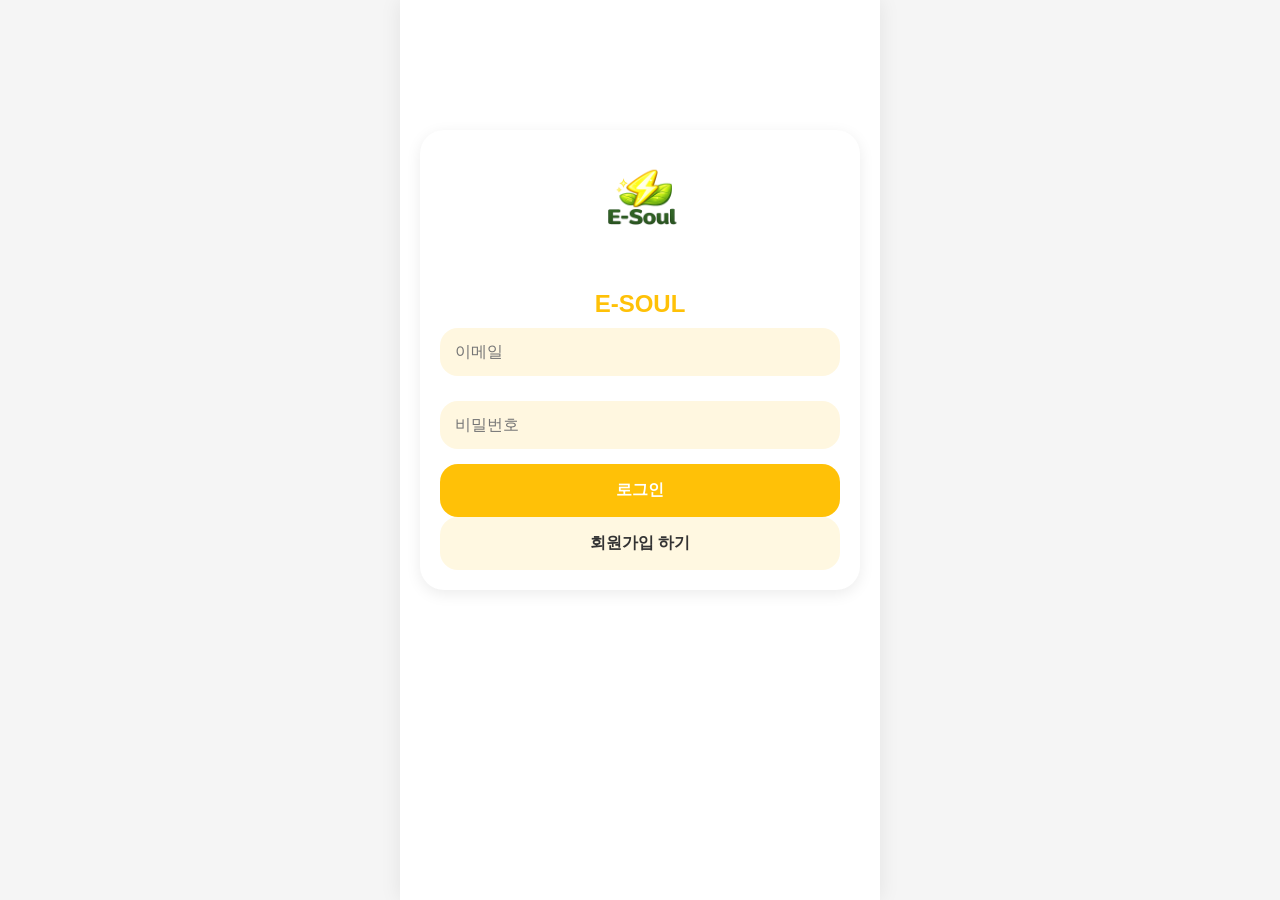
==== login.html @ d171cd2a "Add files via upload" ====
<!DOCTYPE html>
<html lang="ko">
<head>
<meta charset="UTF-8">
<meta name="viewport" content="width=device-width, initial-scale=1.0">

<title>E-SOUL 로그인</title>

<link rel="stylesheet" href="css/style.css">
</head>

<body>

<div class="app">

<div class="page login-page">

    <div class="card login-card">

<img src="img/logo.png" class="logo">

<h2 style="text-align:center;color:#FFC107;">
E-SOUL
</h2>

<input
type="email"
id="email"
placeholder="이메일">

<input
type="password"
id="password"
placeholder="비밀번호">

<button onclick="login()">

로그인

</button>

<button
onclick="location.href='signup.html'"
style="
background:#FFF8E1;
color:#333;
">

회원가입 하기

</button>

</div>

</div>

</div>

<script>

function login(){

    const email =
    document.getElementById(
    "email"
    ).value;

    const password =
    document.getElementById(
    "password"
    ).value;

    let users =

    JSON.parse(
    localStorage.getItem(
    "users"
    )
    ) || [];

    const user =

    users.find(

    u =>

    u.email === email &&

    u.password === password

    );

    if(!user){

        alert(
        "이메일 또는 비밀번호가 올바르지 않습니다."
        );

        return;

    }

    localStorage.setItem(

    "currentUser",

    JSON.stringify(user)

    );

    alert(
    user.name + "님 환영합니다!"
    );

    location.href =
    "home.html";

}

</script>

</body>
</html>
---- css/style.css ----
/* ======================
기본 설정
====================== */

*{
margin:0;
padding:0;
box-sizing:border-box;
font-family:'Malgun Gothic', sans-serif;
}

body{
background:#F5F5F5;
}

/* ======================
앱 영역
====================== */

.app{
width:100%;
max-width:480px;
min-height:100vh;
margin:0 auto;
background:white;
position:relative;
box-shadow:0 0 20px rgba(0,0,0,0.08);
}

/* ======================
헤더
====================== */

header{
text-align:center;
padding:20px;
font-size:28px;
font-weight:bold;
color:#FFC107;
border-bottom:1px solid #eee;
background:white;
}

/* ======================
페이지
====================== */

.page{
padding:20px;
padding-bottom:100px;
}

/* ======================
카드
====================== */

.card{
background:white;
border-radius:24px;
padding:20px;
margin-bottom:20px;
box-shadow:0 4px 15px rgba(0,0,0,0.08);
}

/* ======================
홈 화면
====================== */

.welcome-card{
background:#FFF7E0;
text-align:center;
}

.welcome-card h2{
margin-bottom:10px;
}

.welcome-card p{
color:#666;
}

.character-card{
text-align:center;
}

.mascot{
width:180px;
max-width:100%;
display:block;
margin:0 auto 15px;
}

.character-card h3{
font-size:20px;
}

/* ======================
사용량 카드
====================== */

.grid{
display:grid;
grid-template-columns:1fr 1fr;
gap:15px;
}

.small-card{
text-align:center;
}

.small-card p{
color:#666;
margin-bottom:10px;
}

.small-card h2{
color:#000;
font-size:20px;
}

/* ======================
탄소나무
====================== */

#tree{
text-align:center;
font-size:70px;
}

/* ======================
절약 팁
====================== */

.tip-card{
background:#FFF8E1;
}

.tip-card h3{
margin-bottom:10px;
}

/* ======================
입력창
====================== */

input{
width:100%;
padding:15px;
border:none;
border-radius:18px;
background:#FFF7E0;
font-size:16px;
margin-top:10px;
margin-bottom:15px;
}

/* ======================
버튼
====================== */

button{
width:100%;
padding:16px;
border:none;
border-radius:18px;
background:#FFC107;
color:white;
font-size:16px;
font-weight:bold;
cursor:pointer;
}

button:hover{
opacity:0.9;
}

/* ======================
로그인
====================== */
.login-page{
    min-height:calc(100vh - 80px);

    display:flex;

    justify-content:center;

    align-items:center;
}

.login-card{
    width:100%;
    text-align:center;
}

.logo{
width:180px;
max-width:100%;
display:block;
margin:0 auto 20px;
}

.app-title{
color:#FFC107;
font-size:36px;
font-weight:bold;
margin-bottom:10px;
}

.sub-text{
color:#777;
margin-bottom:25px;
}

.sub-btn{
width:100%;
display:block;
text-align:center;
text-decoration:none;
background:#FFF7E0;
color:#333;
padding:16px;
border-radius:18px;
margin-top:12px;
font-weight:bold;
}

/* ======================
하단 메뉴
====================== */

.bottom-nav{


position:fixed;

bottom:0;

left:50%;

transform:translateX(-50%);

width:100%;

max-width:480px;

background:white;

display:flex;

justify-content:space-around;

align-items:center;

border-top:1px solid #eee;

padding:10px 0;

z-index:1000;


}

.bottom-nav a{
text-decoration:none;
color:#666;
text-align:center;
font-size:13px;
}

.bottom-nav a.active{
color:#FFC107;
font-weight:bold;
}

/* ======================
모바일
====================== */

@media (max-width:500px){


.app{
    max-width:100%;
}

.bottom-nav{
    max-width:100%;
}


}
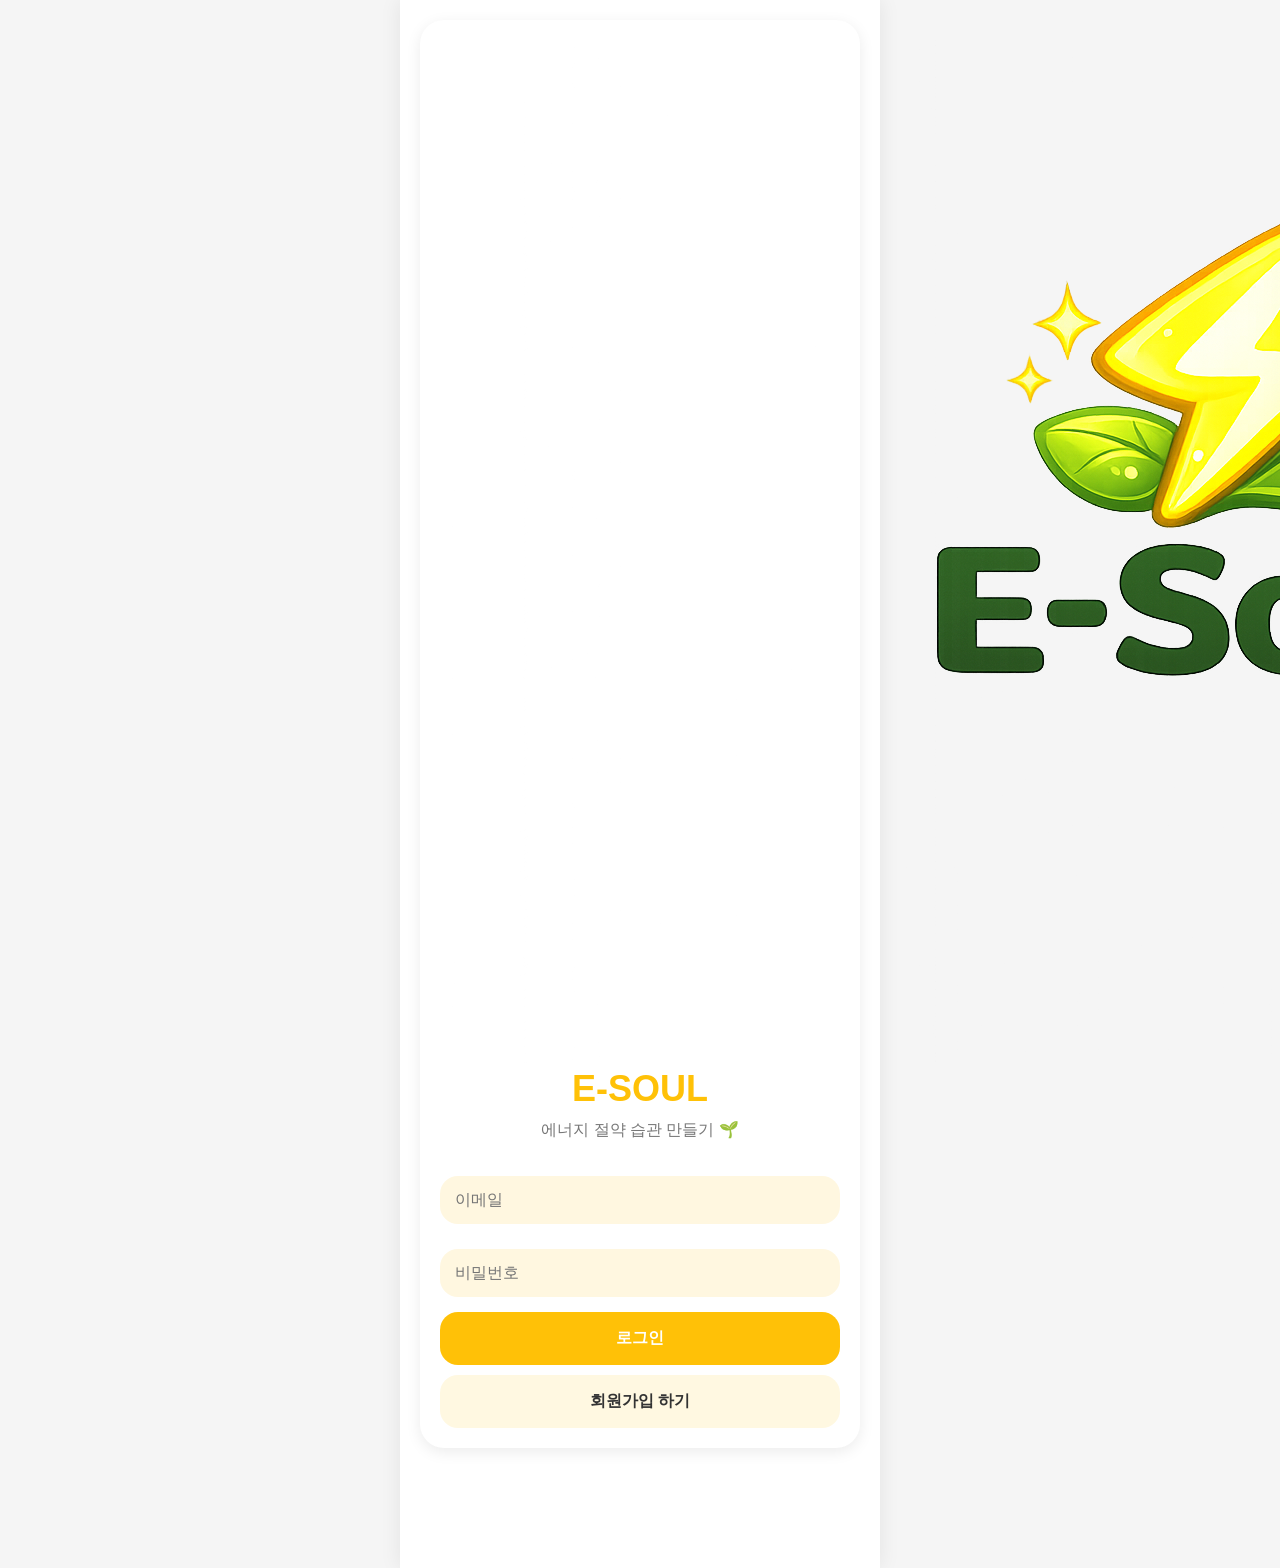
==== commit 4fb5c1c8: "Update login.html" ====
--- a/login.html
+++ b/login.html
@@ -1,12 +1,19 @@
 <!DOCTYPE html>
+
 <html lang="ko">
+
 <head>
+
 <meta charset="UTF-8">
-<meta name="viewport" content="width=device-width, initial-scale=1.0">
+
+<meta name="viewport"
+content="width=device-width, initial-scale=1.0">
 
 <title>E-SOUL 로그인</title>
 
-<link rel="stylesheet" href="css/style.css">
+<link rel="stylesheet"
+href="./css/style.css">
+
 </head>
 
 <body>
@@ -15,13 +22,20 @@
 
 <div class="page login-page">
 
-    <div class="card login-card">
+<div class="card profile-card login-card">
 
-<img src="img/logo.png" class="logo">
+<img
+src="img/logo.png"
+class="profile-logo"
+alt="E-SOUL 로고">
 
-<h2 style="text-align:center;color:#FFC107;">
+<h2 class="app-title">
 E-SOUL
 </h2>
+
+<p class="sub-text">
+에너지 절약 습관 만들기 🌱
+</p>
 
 <input
 type="email"
@@ -34,9 +48,7 @@
 placeholder="비밀번호">
 
 <button onclick="login()">
-
 로그인
-
 </button>
 
 <button
@@ -44,11 +56,9 @@
 style="
 background:#FFF8E1;
 color:#333;
+margin-top:10px;
 ">
-
-회원가입 하기
-
-</button>
+회원가입 하기 </button>
 
 </div>
 
@@ -60,64 +70,58 @@
 
 function login(){
 
-    const email =
-    document.getElementById(
-    "email"
-    ).value;
+const email =
+document.getElementById("email").value;
 
-    const password =
-    document.getElementById(
-    "password"
-    ).value;
+const password =
+document.getElementById("password").value;
 
-    let users =
+let users =
 
-    JSON.parse(
-    localStorage.getItem(
-    "users"
-    )
-    ) || [];
+JSON.parse(
+localStorage.getItem("users")
+) || [];
 
-    const user =
+const user =
 
-    users.find(
+users.find(
 
-    u =>
+u =>
 
-    u.email === email &&
+u.email === email &&
 
-    u.password === password
+u.password === password
 
-    );
+);
 
-    if(!user){
+if(!user){
 
-        alert(
-        "이메일 또는 비밀번호가 올바르지 않습니다."
-        );
+alert(
+"이메일 또는 비밀번호가 올바르지 않습니다."
+);
 
-        return;
+return;
 
-    }
+}
 
-    localStorage.setItem(
+localStorage.setItem(
 
-    "currentUser",
+"currentUser",
 
-    JSON.stringify(user)
+JSON.stringify(user)
 
-    );
+);
 
-    alert(
-    user.name + "님 환영합니다!"
-    );
+alert(
+user.name + "님 환영합니다!"
+);
 
-    location.href =
-    "home.html";
+location.href =
+"home.html";
 
 }
 
 </script>
 
 </body>
-</html>+</html>
--- a/css/style.css
+++ b/css/style.css
@@ -1,189 +1,187 @@
-/* ======================
-기본 설정
-====================== */
+/* =========================
+   기본 설정
+========================= */
 
 *{
-margin:0;
-padding:0;
-box-sizing:border-box;
-font-family:'Malgun Gothic', sans-serif;
+    margin:0;
+    padding:0;
+    box-sizing:border-box;
+    font-family:'Malgun Gothic', sans-serif;
 }
 
 body{
-background:#F5F5F5;
-}
-
-/* ======================
-앱 영역
-====================== */
+    background:#F5F5F5;
+    color:#333;
+}
+
+/* =========================
+   앱 영역
+========================= */
 
 .app{
-width:100%;
-max-width:480px;
-min-height:100vh;
-margin:0 auto;
-background:white;
-position:relative;
-box-shadow:0 0 20px rgba(0,0,0,0.08);
-}
-
-/* ======================
-헤더
-====================== */
+    width:100%;
+    max-width:480px;
+    min-height:100vh;
+    margin:0 auto;
+    background:white;
+    position:relative;
+    box-shadow:0 0 20px rgba(0,0,0,0.08);
+}
+
+/* =========================
+   시작 화면
+========================= */
+
+.start-container{
+    min-height:100vh;
+    display:flex;
+    flex-direction:column;
+    justify-content:center;
+    align-items:center;
+    text-align:center;
+    padding:30px;
+    background:white;
+}
+
+.logo{
+    width:200px;
+    max-width:100%;
+    margin-bottom:20px;
+}
+
+.start-container h2{
+    font-size:32px;
+    margin-bottom:10px;
+    color:#333;
+}
+
+.start-container p{
+    color:#777;
+    margin-bottom:40px;
+}
+
+.start-buttons{
+    width:100%;
+    max-width:350px;
+    display:flex;
+    flex-direction:column;
+    gap:15px;
+}
+
+.main-btn{
+    background:#FFC107;
+    color:white;
+    padding:16px;
+    border-radius:18px;
+    text-decoration:none;
+    font-size:18px;
+    font-weight:bold;
+    display:block;
+}
+
+.sub-btn{
+    background:#FFF7E0;
+    color:#333;
+    padding:16px;
+    border-radius:18px;
+    text-decoration:none;
+    font-size:18px;
+    font-weight:bold;
+    display:block;
+}
+
+/* =========================
+   헤더
+========================= */
 
 header{
-text-align:center;
-padding:20px;
-font-size:28px;
-font-weight:bold;
-color:#FFC107;
-border-bottom:1px solid #eee;
-background:white;
-}
-
-/* ======================
-페이지
-====================== */
+    text-align:center;
+    padding:20px;
+    font-size:28px;
+    font-weight:bold;
+    color:#FFC107;
+    border-bottom:1px solid #eee;
+    background:white;
+}
+
+/* =========================
+   페이지
+========================= */
 
 .page{
-padding:20px;
-padding-bottom:100px;
-}
-
-/* ======================
-카드
-====================== */
+    padding:20px;
+    padding-bottom:100px;
+}
+
+/* =========================
+   카드
+========================= */
 
 .card{
-background:white;
-border-radius:24px;
-padding:20px;
-margin-bottom:20px;
-box-shadow:0 4px 15px rgba(0,0,0,0.08);
-}
-
-/* ======================
-홈 화면
-====================== */
+    background:white;
+    border-radius:24px;
+    padding:20px;
+    margin-bottom:20px;
+    box-shadow:0 4px 15px rgba(0,0,0,0.08);
+}
+
+/* =========================
+   홈
+========================= */
 
 .welcome-card{
-background:#FFF7E0;
-text-align:center;
-}
-
-.welcome-card h2{
-margin-bottom:10px;
+    background:#FFF7E0;
+    text-align:center;
 }
 
 .welcome-card p{
-color:#666;
+    color:#666;
+    margin-top:8px;
 }
 
 .character-card{
-text-align:center;
+    text-align:center;
 }
 
 .mascot{
-width:180px;
-max-width:100%;
-display:block;
-margin:0 auto 15px;
-}
-
-.character-card h3{
-font-size:20px;
-}
-
-/* ======================
-사용량 카드
-====================== */
+    width:180px;
+    max-width:100%;
+    display:block;
+    margin:0 auto 15px;
+}
 
 .grid{
-display:grid;
-grid-template-columns:1fr 1fr;
-gap:15px;
+    display:grid;
+    grid-template-columns:1fr 1fr;
+    gap:15px;
 }
 
 .small-card{
-text-align:center;
-}
-
-.small-card p{
-color:#666;
-margin-bottom:10px;
+    text-align:center;
 }
 
 .small-card h2{
-color:#000;
-font-size:20px;
-}
-
-/* ======================
-탄소나무
-====================== */
+    margin-top:10px;
+    color:#FFC107;
+}
 
 #tree{
-text-align:center;
-font-size:70px;
-}
-
-/* ======================
-절약 팁
-====================== */
+    text-align:center;
+    font-size:70px;
+}
 
 .tip-card{
-background:#FFF8E1;
-}
-
-.tip-card h3{
-margin-bottom:10px;
-}
-
-/* ======================
-입력창
-====================== */
-
-input{
-width:100%;
-padding:15px;
-border:none;
-border-radius:18px;
-background:#FFF7E0;
-font-size:16px;
-margin-top:10px;
-margin-bottom:15px;
-}
-
-/* ======================
-버튼
-====================== */
-
-button{
-width:100%;
-padding:16px;
-border:none;
-border-radius:18px;
-background:#FFC107;
-color:white;
-font-size:16px;
-font-weight:bold;
-cursor:pointer;
-}
-
-button:hover{
-opacity:0.9;
-}
-
-/* ======================
-로그인
-====================== */
+    background:#FFF8E1;
+}
+
+/* =========================
+   로그인
+========================= */
+
 .login-page{
     min-height:calc(100vh - 80px);
-
     display:flex;
-
     justify-content:center;
-
     align-items:center;
 }
 
@@ -192,100 +190,119 @@
     text-align:center;
 }
 
-.logo{
-width:180px;
-max-width:100%;
-display:block;
-margin:0 auto 20px;
-}
-
 .app-title{
-color:#FFC107;
-font-size:36px;
-font-weight:bold;
-margin-bottom:10px;
+    color:#FFC107;
+    font-size:36px;
+    font-weight:bold;
+    margin-bottom:10px;
 }
 
 .sub-text{
-color:#777;
-margin-bottom:25px;
-}
-
-.sub-btn{
-width:100%;
-display:block;
-text-align:center;
-text-decoration:none;
-background:#FFF7E0;
-color:#333;
-padding:16px;
-border-radius:18px;
-margin-top:12px;
-font-weight:bold;
-}
-
-/* ======================
-하단 메뉴
+    color:#777;
+    margin-bottom:25px;
+}
+
+/* =========================
+   입력창
+========================= */
+
+input{
+    width:100%;
+    padding:15px;
+    border:none;
+    border-radius:18px;
+    background:#FFF7E0;
+    font-size:16px;
+    margin-top:10px;
+    margin-bottom:15px;
+}
+
+/* =========================
+   버튼
+========================= */
+
+button{
+    width:100%;
+    padding:16px;
+    border:none;
+    border-radius:18px;
+    background:#FFC107;
+    color:white;
+    font-size:16px;
+    font-weight:bold;
+    cursor:pointer;
+}
+
+button:hover{
+    opacity:0.9;
+}
+
+/* =========================
+   하단 메뉴
+========================= */
+
+.bottom-nav{
+    position:fixed;
+    bottom:0;
+    left:50%;
+    transform:translateX(-50%);
+    width:100%;
+    max-width:480px;
+    background:white;
+    display:flex;
+    justify-content:space-around;
+    align-items:center;
+    border-top:1px solid #eee;
+    padding:10px 0;
+    z-index:1000;
+}
+
+.bottom-nav a{
+    text-decoration:none;
+    color:#666;
+    text-align:center;
+    font-size:13px;
+}
+
+.bottom-nav a.active{
+    color:#FFC107;
+    font-weight:bold;
+}
+
+/* =========================
+   모바일
+========================= */
+
+@media (max-width:500px){
+
+    .app{
+        max-width:100%;
+    }
+
+    .bottom-nav{
+        max-width:100%;
+    }
+
+   /* ======================
+마이페이지
 ====================== */
 
-.bottom-nav{
-
-
-position:fixed;
-
-bottom:0;
-
-left:50%;
-
-transform:translateX(-50%);
-
-width:100%;
-
-max-width:480px;
-
-background:white;
-
-display:flex;
-
-justify-content:space-around;
-
-align-items:center;
-
-border-top:1px solid #eee;
-
-padding:10px 0;
-
-z-index:1000;
-
-
-}
-
-.bottom-nav a{
-text-decoration:none;
-color:#666;
-text-align:center;
-font-size:13px;
-}
-
-.bottom-nav a.active{
-color:#FFC107;
-font-weight:bold;
-}
-
-/* ======================
-모바일
-====================== */
-
-@media (max-width:500px){
-
-
-.app{
-    max-width:100%;
-}
-
-.bottom-nav{
-    max-width:100%;
-}
-
-
-}
+.profile-card{
+    text-align:center;
+}
+
+.profile-logo{
+    width:140px;
+    display:block;
+    margin:0 auto 20px;
+}
+
+.profile-card h2{
+    margin-bottom:8px;
+}
+
+.profile-card p{
+    color:#777;
+}
+   
+}
